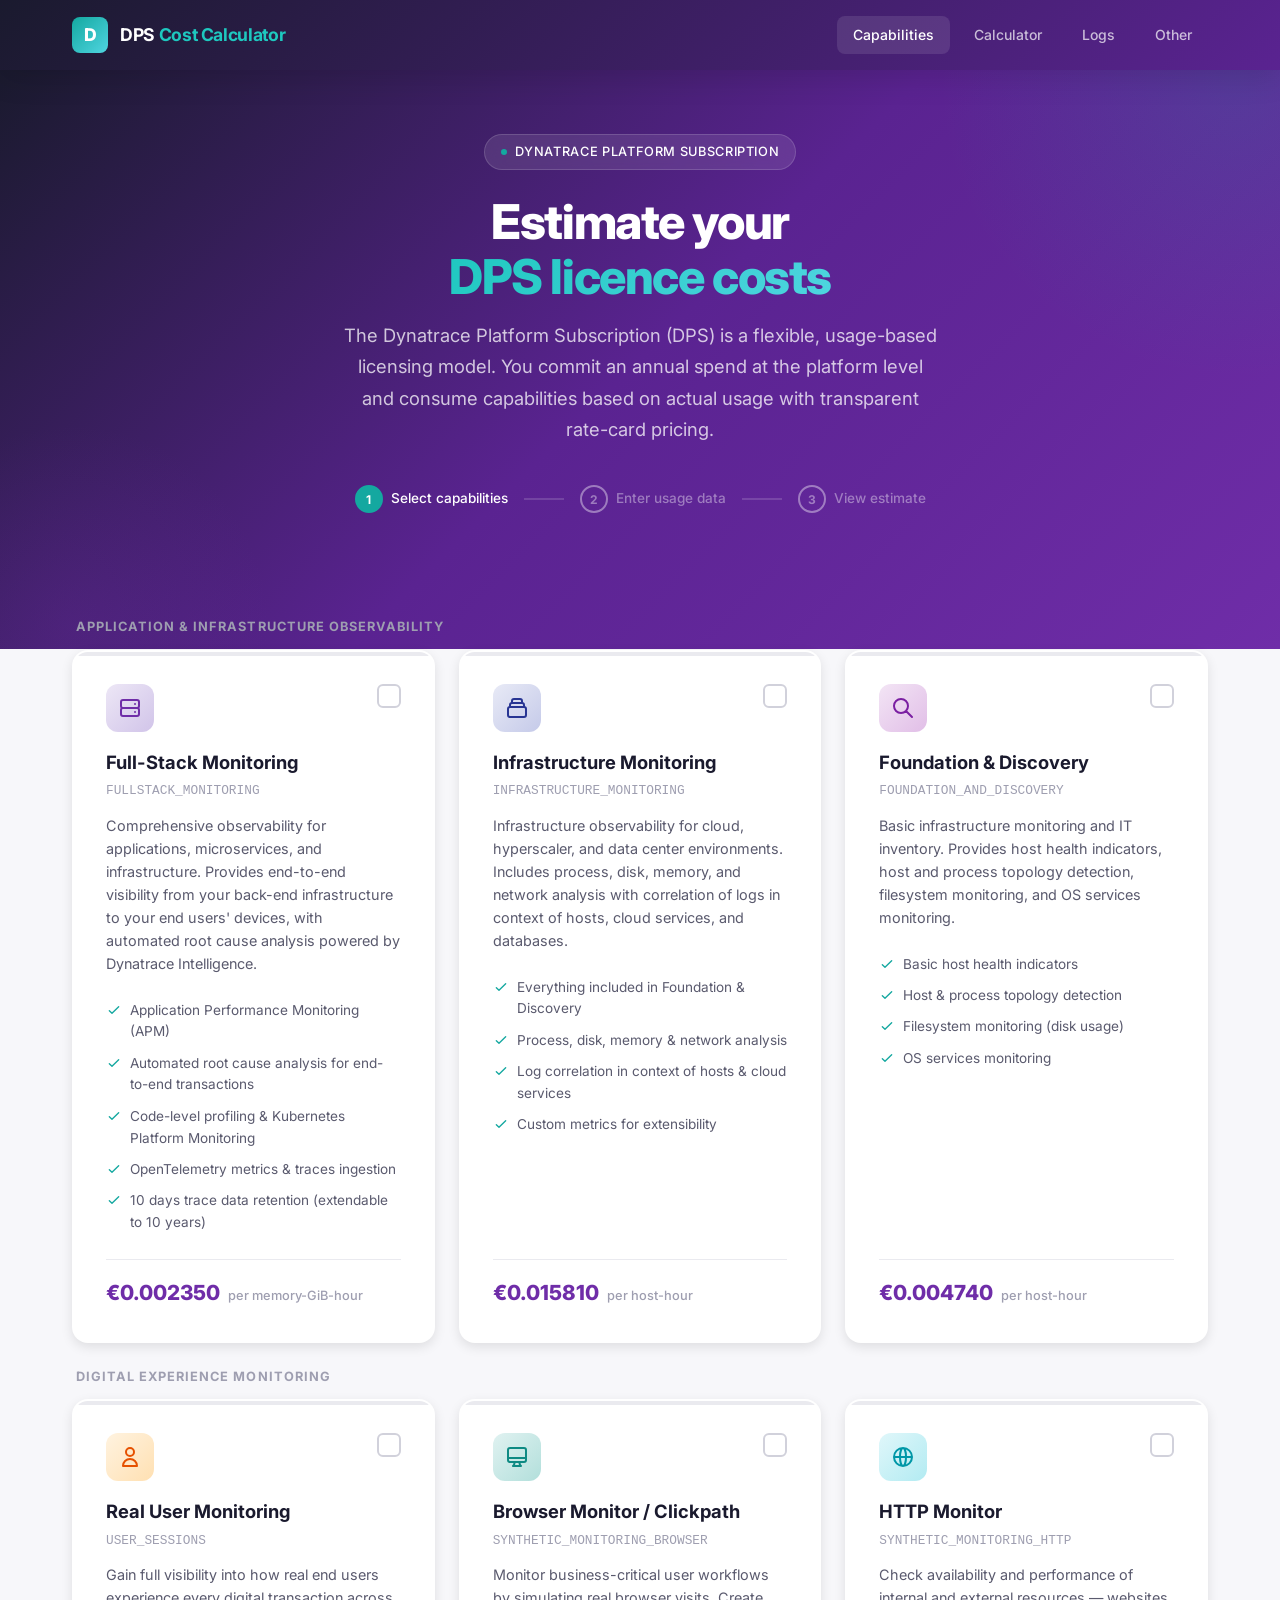
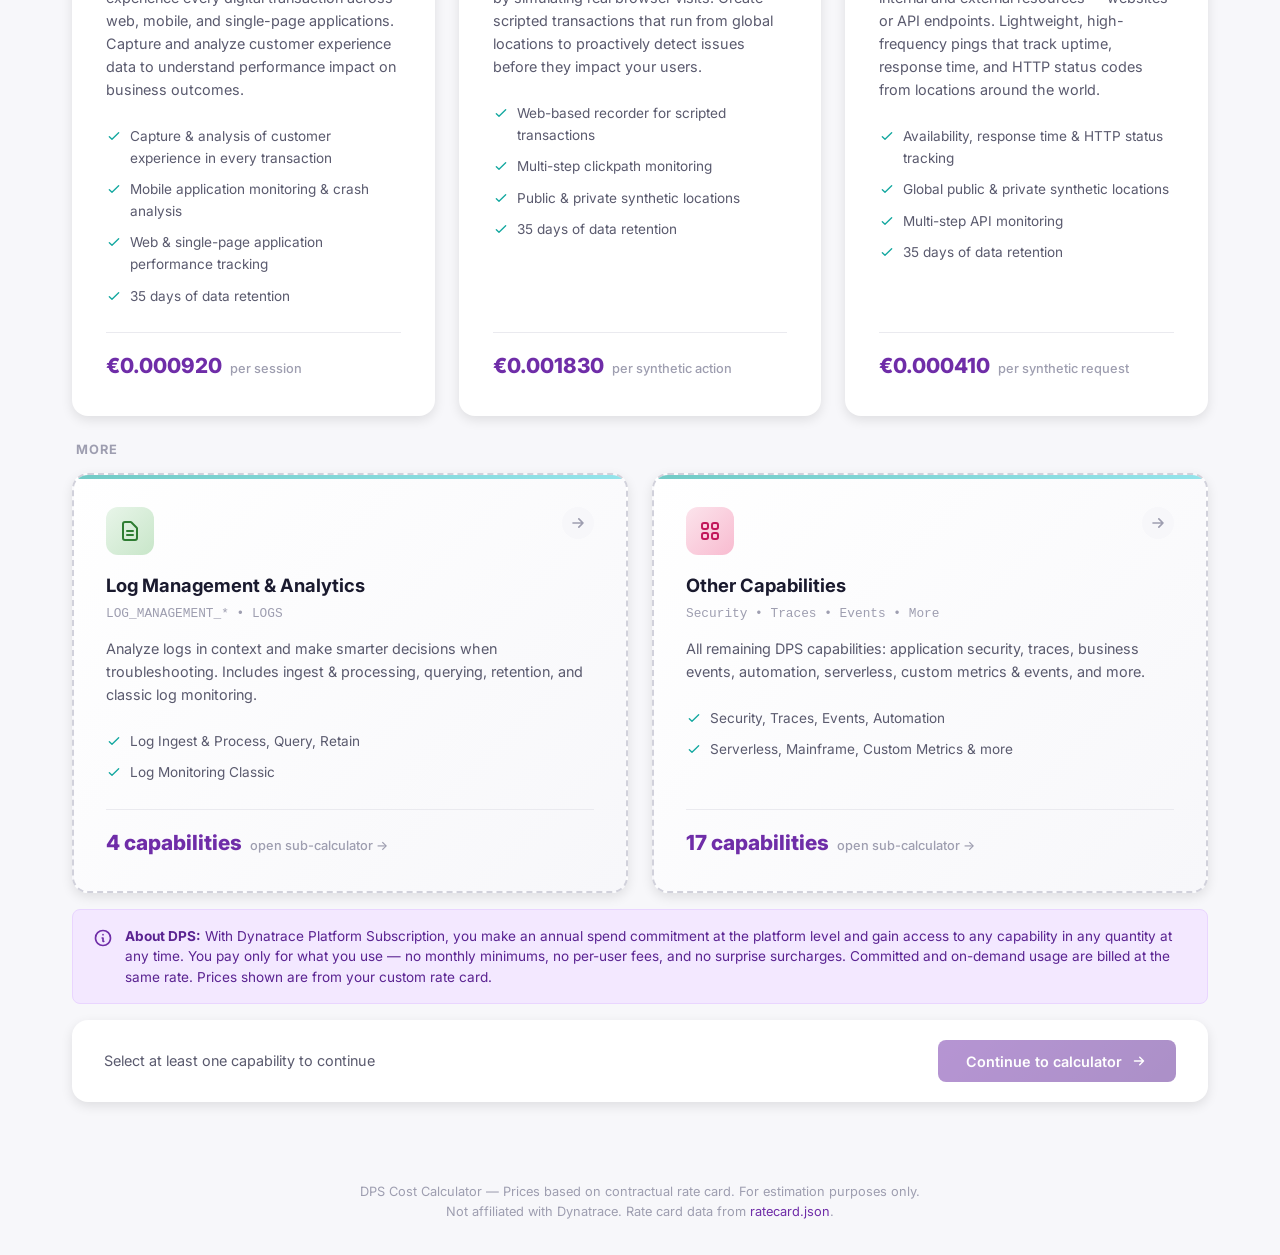
==== docs/index.html @ 666ac397 "v0.1" ====
<!DOCTYPE html>
<html lang="en">
<head>
  <meta charset="UTF-8">
  <meta name="viewport" content="width=device-width, initial-scale=1.0">
  <title>DPS Cost Calculator — Select Capabilities</title>
  <link rel="preconnect" href="https://fonts.googleapis.com">
  <link rel="preconnect" href="https://fonts.gstatic.com" crossorigin>
  <link href="https://fonts.googleapis.com/css2?family=Inter:wght@400;500;600;700;800&display=swap" rel="stylesheet">
  <link rel="stylesheet" href="css/style.css">
</head>
<body>
  <!-- Header -->
  <header class="header">
    <div class="header-inner">
      <a href="index.html" class="logo">
        <div class="logo-icon">D</div>
        <div class="logo-text">DPS <span>Cost Calculator</span></div>
      </a>
      <nav class="nav">
        <a href="index.html" class="active">Capabilities</a>
        <a href="calculator.html">Calculator</a>
        <a href="logs.html">Logs</a>
        <a href="other.html">Other</a>
      </nav>
    </div>
  </header>

  <!-- Hero -->
  <section class="hero">
    <div class="hero-content">
      <div class="hero-badge">
        <span class="hero-badge-dot"></span>
        Dynatrace Platform Subscription
      </div>
      <h1>
        Estimate your<br>
        <span class="gradient-text">DPS licence costs</span>
      </h1>
      <p>
        The Dynatrace Platform Subscription (DPS) is a flexible, usage-based licensing model.
        You commit an annual spend at the platform level and consume capabilities based on actual usage with transparent rate-card pricing.
      </p>

      <!-- Steps -->
      <div class="steps-indicator">
        <div class="step-item active">
          <div class="step-number">1</div>
          <span>Select capabilities</span>
        </div>
        <div class="step-connector"></div>
        <div class="step-item">
          <div class="step-number">2</div>
          <span>Enter usage data</span>
        </div>
        <div class="step-connector"></div>
        <div class="step-item">
          <div class="step-number">3</div>
          <span>View estimate</span>
        </div>
      </div>
    </div>
  </section>

  <!-- Main Content -->
  <main class="main">

    <!-- Section: Application & Infrastructure Observability -->
    <div class="section-label">Application &amp; Infrastructure Observability</div>
    <div class="capabilities-grid grid-3" id="capabilities-grid">

      <!-- Full-Stack Monitoring -->
      <div class="capability-card" data-capability="FULLSTACK_MONITORING" onclick="toggleCapability(this)">
        <div class="card-header">
          <div class="card-icon fullstack">
            <svg xmlns="http://www.w3.org/2000/svg" width="24" height="24" fill="none" viewBox="0 0 24 24" stroke="currentColor" stroke-width="2">
              <path stroke-linecap="round" stroke-linejoin="round" d="M5 12h14M5 12a2 2 0 01-2-2V6a2 2 0 012-2h14a2 2 0 012 2v4a2 2 0 01-2 2M5 12a2 2 0 00-2 2v4a2 2 0 002 2h14a2 2 0 002-2v-4a2 2 0 00-2-2m-2-4h.01M17 16h.01"/>
            </svg>
          </div>
          <div class="card-checkbox">
            <svg xmlns="http://www.w3.org/2000/svg" fill="none" viewBox="0 0 24 24" stroke="currentColor" stroke-width="3">
              <path stroke-linecap="round" stroke-linejoin="round" d="M5 13l4 4L19 7"/>
            </svg>
          </div>
        </div>
        <h3 class="card-title">Full-Stack Monitoring</h3>
        <div class="card-subtitle">FULLSTACK_MONITORING</div>
        <p class="card-description">
          Comprehensive observability for applications, microservices, and infrastructure. Provides end-to-end visibility from your back-end infrastructure to your end users' devices, with automated root cause analysis powered by Dynatrace Intelligence.
        </p>
        <ul class="card-features">
          <li>
            <svg xmlns="http://www.w3.org/2000/svg" fill="none" viewBox="0 0 24 24" stroke="currentColor" stroke-width="2"><path stroke-linecap="round" stroke-linejoin="round" d="M5 13l4 4L19 7"/></svg>
            Application Performance Monitoring (APM)
          </li>
          <li>
            <svg xmlns="http://www.w3.org/2000/svg" fill="none" viewBox="0 0 24 24" stroke="currentColor" stroke-width="2"><path stroke-linecap="round" stroke-linejoin="round" d="M5 13l4 4L19 7"/></svg>
            Automated root cause analysis for end-to-end transactions
          </li>
          <li>
            <svg xmlns="http://www.w3.org/2000/svg" fill="none" viewBox="0 0 24 24" stroke="currentColor" stroke-width="2"><path stroke-linecap="round" stroke-linejoin="round" d="M5 13l4 4L19 7"/></svg>
            Code-level profiling &amp; Kubernetes Platform Monitoring
          </li>
          <li>
            <svg xmlns="http://www.w3.org/2000/svg" fill="none" viewBox="0 0 24 24" stroke="currentColor" stroke-width="2"><path stroke-linecap="round" stroke-linejoin="round" d="M5 13l4 4L19 7"/></svg>
            OpenTelemetry metrics &amp; traces ingestion
          </li>
          <li>
            <svg xmlns="http://www.w3.org/2000/svg" fill="none" viewBox="0 0 24 24" stroke="currentColor" stroke-width="2"><path stroke-linecap="round" stroke-linejoin="round" d="M5 13l4 4L19 7"/></svg>
            10 days trace data retention (extendable to 10 years)
          </li>
        </ul>
        <div class="card-pricing">
          <span class="card-price">€0.002350</span>
          <span class="card-price-unit">per memory-GiB-hour</span>
        </div>
      </div>

      <!-- Infrastructure Monitoring -->
      <div class="capability-card" data-capability="INFRASTRUCTURE_MONITORING" onclick="toggleCapability(this)">
        <div class="card-header">
          <div class="card-icon infra">
            <svg xmlns="http://www.w3.org/2000/svg" width="24" height="24" fill="none" viewBox="0 0 24 24" stroke="currentColor" stroke-width="2">
              <path stroke-linecap="round" stroke-linejoin="round" d="M19 11H5m14 0a2 2 0 012 2v6a2 2 0 01-2 2H5a2 2 0 01-2-2v-6a2 2 0 012-2m14 0V9a2 2 0 00-2-2M5 11V9a2 2 0 012-2m0 0V5a2 2 0 012-2h6a2 2 0 012 2v2M7 7h10"/>
            </svg>
          </div>
          <div class="card-checkbox">
            <svg xmlns="http://www.w3.org/2000/svg" fill="none" viewBox="0 0 24 24" stroke="currentColor" stroke-width="3">
              <path stroke-linecap="round" stroke-linejoin="round" d="M5 13l4 4L19 7"/>
            </svg>
          </div>
        </div>
        <h3 class="card-title">Infrastructure Monitoring</h3>
        <div class="card-subtitle">INFRASTRUCTURE_MONITORING</div>
        <p class="card-description">
          Infrastructure observability for cloud, hyperscaler, and data center environments. Includes process, disk, memory, and network analysis with correlation of logs in context of hosts, cloud services, and databases.
        </p>
        <ul class="card-features">
          <li>
            <svg xmlns="http://www.w3.org/2000/svg" fill="none" viewBox="0 0 24 24" stroke="currentColor" stroke-width="2"><path stroke-linecap="round" stroke-linejoin="round" d="M5 13l4 4L19 7"/></svg>
            Everything included in Foundation &amp; Discovery
          </li>
          <li>
            <svg xmlns="http://www.w3.org/2000/svg" fill="none" viewBox="0 0 24 24" stroke="currentColor" stroke-width="2"><path stroke-linecap="round" stroke-linejoin="round" d="M5 13l4 4L19 7"/></svg>
            Process, disk, memory &amp; network analysis
          </li>
          <li>
            <svg xmlns="http://www.w3.org/2000/svg" fill="none" viewBox="0 0 24 24" stroke="currentColor" stroke-width="2"><path stroke-linecap="round" stroke-linejoin="round" d="M5 13l4 4L19 7"/></svg>
            Log correlation in context of hosts &amp; cloud services
          </li>
          <li>
            <svg xmlns="http://www.w3.org/2000/svg" fill="none" viewBox="0 0 24 24" stroke="currentColor" stroke-width="2"><path stroke-linecap="round" stroke-linejoin="round" d="M5 13l4 4L19 7"/></svg>
            Custom metrics for extensibility
          </li>
        </ul>
        <div class="card-pricing">
          <span class="card-price">€0.015810</span>
          <span class="card-price-unit">per host-hour</span>
        </div>
      </div>

      <!-- Foundation & Discovery -->
      <div class="capability-card" data-capability="FOUNDATION_AND_DISCOVERY" onclick="toggleCapability(this)">
        <div class="card-header">
          <div class="card-icon foundation">
            <svg xmlns="http://www.w3.org/2000/svg" width="24" height="24" fill="none" viewBox="0 0 24 24" stroke="currentColor" stroke-width="2">
              <path stroke-linecap="round" stroke-linejoin="round" d="M21 21l-6-6m2-5a7 7 0 11-14 0 7 7 0 0114 0z"/>
            </svg>
          </div>
          <div class="card-checkbox">
            <svg xmlns="http://www.w3.org/2000/svg" fill="none" viewBox="0 0 24 24" stroke="currentColor" stroke-width="3">
              <path stroke-linecap="round" stroke-linejoin="round" d="M5 13l4 4L19 7"/>
            </svg>
          </div>
        </div>
        <h3 class="card-title">Foundation &amp; Discovery</h3>
        <div class="card-subtitle">FOUNDATION_AND_DISCOVERY</div>
        <p class="card-description">
          Basic infrastructure monitoring and IT inventory. Provides host health indicators, host and process topology detection, filesystem monitoring, and OS services monitoring.
        </p>
        <ul class="card-features">
          <li>
            <svg xmlns="http://www.w3.org/2000/svg" fill="none" viewBox="0 0 24 24" stroke="currentColor" stroke-width="2"><path stroke-linecap="round" stroke-linejoin="round" d="M5 13l4 4L19 7"/></svg>
            Basic host health indicators
          </li>
          <li>
            <svg xmlns="http://www.w3.org/2000/svg" fill="none" viewBox="0 0 24 24" stroke="currentColor" stroke-width="2"><path stroke-linecap="round" stroke-linejoin="round" d="M5 13l4 4L19 7"/></svg>
            Host &amp; process topology detection
          </li>
          <li>
            <svg xmlns="http://www.w3.org/2000/svg" fill="none" viewBox="0 0 24 24" stroke="currentColor" stroke-width="2"><path stroke-linecap="round" stroke-linejoin="round" d="M5 13l4 4L19 7"/></svg>
            Filesystem monitoring (disk usage)
          </li>
          <li>
            <svg xmlns="http://www.w3.org/2000/svg" fill="none" viewBox="0 0 24 24" stroke="currentColor" stroke-width="2"><path stroke-linecap="round" stroke-linejoin="round" d="M5 13l4 4L19 7"/></svg>
            OS services monitoring
          </li>
        </ul>
        <div class="card-pricing">
          <span class="card-price">€0.004740</span>
          <span class="card-price-unit">per host-hour</span>
        </div>
      </div>

    </div>

    <!-- Section: Digital Experience Monitoring -->
    <div class="section-label">Digital Experience Monitoring</div>
    <div class="capabilities-grid grid-3">

      <!-- Real User Monitoring -->
      <div class="capability-card" data-capability="USER_SESSIONS" onclick="toggleCapability(this)">
        <div class="card-header">
          <div class="card-icon rum">
            <svg xmlns="http://www.w3.org/2000/svg" width="24" height="24" fill="none" viewBox="0 0 24 24" stroke="currentColor" stroke-width="2">
              <path stroke-linecap="round" stroke-linejoin="round" d="M16 7a4 4 0 11-8 0 4 4 0 018 0zM12 14a7 7 0 00-7 7h14a7 7 0 00-7-7z"/>
            </svg>
          </div>
          <div class="card-checkbox">
            <svg xmlns="http://www.w3.org/2000/svg" fill="none" viewBox="0 0 24 24" stroke="currentColor" stroke-width="3">
              <path stroke-linecap="round" stroke-linejoin="round" d="M5 13l4 4L19 7"/>
            </svg>
          </div>
        </div>
        <h3 class="card-title">Real User Monitoring</h3>
        <div class="card-subtitle">USER_SESSIONS</div>
        <p class="card-description">
          Gain full visibility into how real end users experience every digital transaction across web, mobile, and single-page applications. Capture and analyze customer experience data to understand performance impact on business outcomes.
        </p>
        <ul class="card-features">
          <li>
            <svg xmlns="http://www.w3.org/2000/svg" fill="none" viewBox="0 0 24 24" stroke="currentColor" stroke-width="2"><path stroke-linecap="round" stroke-linejoin="round" d="M5 13l4 4L19 7"/></svg>
            Capture &amp; analysis of customer experience in every transaction
          </li>
          <li>
            <svg xmlns="http://www.w3.org/2000/svg" fill="none" viewBox="0 0 24 24" stroke="currentColor" stroke-width="2"><path stroke-linecap="round" stroke-linejoin="round" d="M5 13l4 4L19 7"/></svg>
            Mobile application monitoring &amp; crash analysis
          </li>
          <li>
            <svg xmlns="http://www.w3.org/2000/svg" fill="none" viewBox="0 0 24 24" stroke="currentColor" stroke-width="2"><path stroke-linecap="round" stroke-linejoin="round" d="M5 13l4 4L19 7"/></svg>
            Web &amp; single-page application performance tracking
          </li>
          <li>
            <svg xmlns="http://www.w3.org/2000/svg" fill="none" viewBox="0 0 24 24" stroke="currentColor" stroke-width="2"><path stroke-linecap="round" stroke-linejoin="round" d="M5 13l4 4L19 7"/></svg>
            35 days of data retention
          </li>
        </ul>
        <div class="card-pricing">
          <span class="card-price">€0.000920</span>
          <span class="card-price-unit">per session</span>
        </div>
      </div>

      <!-- Synthetic Monitoring - Browser -->
      <div class="capability-card" data-capability="SYNTHETIC_MONITORING_BROWSER" onclick="toggleCapability(this)">
        <div class="card-header">
          <div class="card-icon browser">
            <svg xmlns="http://www.w3.org/2000/svg" width="24" height="24" fill="none" viewBox="0 0 24 24" stroke="currentColor" stroke-width="2">
              <path stroke-linecap="round" stroke-linejoin="round" d="M9.75 17L9 20l-1 1h8l-1-1-.75-3M3 13h18M5 17h14a2 2 0 002-2V5a2 2 0 00-2-2H5a2 2 0 00-2 2v10a2 2 0 002 2z"/>
            </svg>
          </div>
          <div class="card-checkbox">
            <svg xmlns="http://www.w3.org/2000/svg" fill="none" viewBox="0 0 24 24" stroke="currentColor" stroke-width="3">
              <path stroke-linecap="round" stroke-linejoin="round" d="M5 13l4 4L19 7"/>
            </svg>
          </div>
        </div>
        <h3 class="card-title">Browser Monitor / Clickpath</h3>
        <div class="card-subtitle">SYNTHETIC_MONITORING_BROWSER</div>
        <p class="card-description">
          Monitor business-critical user workflows by simulating real browser visits. Create scripted transactions that run from global locations to proactively detect issues before they impact your users.
        </p>
        <ul class="card-features">
          <li>
            <svg xmlns="http://www.w3.org/2000/svg" fill="none" viewBox="0 0 24 24" stroke="currentColor" stroke-width="2"><path stroke-linecap="round" stroke-linejoin="round" d="M5 13l4 4L19 7"/></svg>
            Web-based recorder for scripted transactions
          </li>
          <li>
            <svg xmlns="http://www.w3.org/2000/svg" fill="none" viewBox="0 0 24 24" stroke="currentColor" stroke-width="2"><path stroke-linecap="round" stroke-linejoin="round" d="M5 13l4 4L19 7"/></svg>
            Multi-step clickpath monitoring
          </li>
          <li>
            <svg xmlns="http://www.w3.org/2000/svg" fill="none" viewBox="0 0 24 24" stroke="currentColor" stroke-width="2"><path stroke-linecap="round" stroke-linejoin="round" d="M5 13l4 4L19 7"/></svg>
            Public &amp; private synthetic locations
          </li>
          <li>
            <svg xmlns="http://www.w3.org/2000/svg" fill="none" viewBox="0 0 24 24" stroke="currentColor" stroke-width="2"><path stroke-linecap="round" stroke-linejoin="round" d="M5 13l4 4L19 7"/></svg>
            35 days of data retention
          </li>
        </ul>
        <div class="card-pricing">
          <span class="card-price">€0.001830</span>
          <span class="card-price-unit">per synthetic action</span>
        </div>
      </div>

      <!-- Synthetic Monitoring - HTTP -->
      <div class="capability-card" data-capability="SYNTHETIC_MONITORING_HTTP" onclick="toggleCapability(this)">
        <div class="card-header">
          <div class="card-icon http">
            <svg xmlns="http://www.w3.org/2000/svg" width="24" height="24" fill="none" viewBox="0 0 24 24" stroke="currentColor" stroke-width="2">
              <path stroke-linecap="round" stroke-linejoin="round" d="M21 12a9 9 0 01-9 9m9-9a9 9 0 00-9-9m9 9H3m9 9a9 9 0 01-9-9m9 9c1.657 0 3-4.03 3-9s-1.343-9-3-9m0 18c-1.657 0-3-4.03-3-9s1.343-9 3-9m-9 9a9 9 0 019-9"/>
            </svg>
          </div>
          <div class="card-checkbox">
            <svg xmlns="http://www.w3.org/2000/svg" fill="none" viewBox="0 0 24 24" stroke="currentColor" stroke-width="3">
              <path stroke-linecap="round" stroke-linejoin="round" d="M5 13l4 4L19 7"/>
            </svg>
          </div>
        </div>
        <h3 class="card-title">HTTP Monitor</h3>
        <div class="card-subtitle">SYNTHETIC_MONITORING_HTTP</div>
        <p class="card-description">
          Check availability and performance of internal and external resources — websites or API endpoints. Lightweight, high-frequency pings that track uptime, response time, and HTTP status codes from locations around the world.
        </p>
        <ul class="card-features">
          <li>
            <svg xmlns="http://www.w3.org/2000/svg" fill="none" viewBox="0 0 24 24" stroke="currentColor" stroke-width="2"><path stroke-linecap="round" stroke-linejoin="round" d="M5 13l4 4L19 7"/></svg>
            Availability, response time &amp; HTTP status tracking
          </li>
          <li>
            <svg xmlns="http://www.w3.org/2000/svg" fill="none" viewBox="0 0 24 24" stroke="currentColor" stroke-width="2"><path stroke-linecap="round" stroke-linejoin="round" d="M5 13l4 4L19 7"/></svg>
            Global public &amp; private synthetic locations
          </li>
          <li>
            <svg xmlns="http://www.w3.org/2000/svg" fill="none" viewBox="0 0 24 24" stroke="currentColor" stroke-width="2"><path stroke-linecap="round" stroke-linejoin="round" d="M5 13l4 4L19 7"/></svg>
            Multi-step API monitoring
          </li>
          <li>
            <svg xmlns="http://www.w3.org/2000/svg" fill="none" viewBox="0 0 24 24" stroke="currentColor" stroke-width="2"><path stroke-linecap="round" stroke-linejoin="round" d="M5 13l4 4L19 7"/></svg>
            35 days of data retention
          </li>
        </ul>
        <div class="card-pricing">
          <span class="card-price">€0.000410</span>
          <span class="card-price-unit">per synthetic request</span>
        </div>
      </div>

    </div>

    <!-- Section: More -->
    <div class="section-label">More</div>
    <div class="capabilities-grid grid-2">

      <!-- Log Management Gateway -->
      <div class="capability-card gateway-card" onclick="window.location.href='logs.html'">
        <div class="card-header">
          <div class="card-icon logs">
            <svg xmlns="http://www.w3.org/2000/svg" width="24" height="24" fill="none" viewBox="0 0 24 24" stroke="currentColor" stroke-width="2">
              <path stroke-linecap="round" stroke-linejoin="round" d="M9 12h6m-6 4h6m2 5H7a2 2 0 01-2-2V5a2 2 0 012-2h5.586a1 1 0 01.707.293l5.414 5.414a1 1 0 01.293.707V19a2 2 0 01-2 2z"/>
            </svg>
          </div>
          <div class="card-arrow">
            <svg xmlns="http://www.w3.org/2000/svg" width="20" height="20" fill="none" viewBox="0 0 24 24" stroke="currentColor" stroke-width="2">
              <path stroke-linecap="round" stroke-linejoin="round" d="M13 7l5 5m0 0l-5 5m5-5H6"/>
            </svg>
          </div>
        </div>
        <h3 class="card-title">Log Management &amp; Analytics</h3>
        <div class="card-subtitle">LOG_MANAGEMENT_* &bull; LOGS</div>
        <p class="card-description">
          Analyze logs in context and make smarter decisions when troubleshooting. Includes ingest &amp; processing, querying, retention, and classic log monitoring.
        </p>
        <ul class="card-features">
          <li>
            <svg xmlns="http://www.w3.org/2000/svg" fill="none" viewBox="0 0 24 24" stroke="currentColor" stroke-width="2"><path stroke-linecap="round" stroke-linejoin="round" d="M5 13l4 4L19 7"/></svg>
            Log Ingest &amp; Process, Query, Retain
          </li>
          <li>
            <svg xmlns="http://www.w3.org/2000/svg" fill="none" viewBox="0 0 24 24" stroke="currentColor" stroke-width="2"><path stroke-linecap="round" stroke-linejoin="round" d="M5 13l4 4L19 7"/></svg>
            Log Monitoring Classic
          </li>
        </ul>
        <div class="card-pricing">
          <span class="card-price">4 capabilities</span>
          <span class="card-price-unit">open sub-calculator →</span>
        </div>
      </div>

      <!-- Other Capabilities Gateway -->
      <div class="capability-card gateway-card" onclick="window.location.href='other.html'">
        <div class="card-header">
          <div class="card-icon other">
            <svg xmlns="http://www.w3.org/2000/svg" width="24" height="24" fill="none" viewBox="0 0 24 24" stroke="currentColor" stroke-width="2">
              <path stroke-linecap="round" stroke-linejoin="round" d="M4 6a2 2 0 012-2h2a2 2 0 012 2v2a2 2 0 01-2 2H6a2 2 0 01-2-2V6zM14 6a2 2 0 012-2h2a2 2 0 012 2v2a2 2 0 01-2 2h-2a2 2 0 01-2-2V6zM4 16a2 2 0 012-2h2a2 2 0 012 2v2a2 2 0 01-2 2H6a2 2 0 01-2-2v-2zM14 16a2 2 0 012-2h2a2 2 0 012 2v2a2 2 0 01-2 2h-2a2 2 0 01-2-2v-2z"/>
            </svg>
          </div>
          <div class="card-arrow">
            <svg xmlns="http://www.w3.org/2000/svg" width="20" height="20" fill="none" viewBox="0 0 24 24" stroke="currentColor" stroke-width="2">
              <path stroke-linecap="round" stroke-linejoin="round" d="M13 7l5 5m0 0l-5 5m5-5H6"/>
            </svg>
          </div>
        </div>
        <h3 class="card-title">Other Capabilities</h3>
        <div class="card-subtitle">Security &bull; Traces &bull; Events &bull; More</div>
        <p class="card-description">
          All remaining DPS capabilities: application security, traces, business events, automation, serverless, custom metrics &amp; events, and more.
        </p>
        <ul class="card-features">
          <li>
            <svg xmlns="http://www.w3.org/2000/svg" fill="none" viewBox="0 0 24 24" stroke="currentColor" stroke-width="2"><path stroke-linecap="round" stroke-linejoin="round" d="M5 13l4 4L19 7"/></svg>
            Security, Traces, Events, Automation
          </li>
          <li>
            <svg xmlns="http://www.w3.org/2000/svg" fill="none" viewBox="0 0 24 24" stroke="currentColor" stroke-width="2"><path stroke-linecap="round" stroke-linejoin="round" d="M5 13l4 4L19 7"/></svg>
            Serverless, Mainframe, Custom Metrics &amp; more
          </li>
        </ul>
        <div class="card-pricing">
          <span class="card-price">17 capabilities</span>
          <span class="card-price-unit">open sub-calculator →</span>
        </div>
      </div>
    </div>

    <!-- DPS Info Box -->
    <div class="info-box">
      <div class="info-box-icon">
        <svg xmlns="http://www.w3.org/2000/svg" width="20" height="20" fill="none" viewBox="0 0 24 24" stroke="currentColor" stroke-width="2">
          <path stroke-linecap="round" stroke-linejoin="round" d="M13 16h-1v-4h-1m1-4h.01M21 12a9 9 0 11-18 0 9 9 0 0118 0z"/>
        </svg>
      </div>
      <div class="info-box-text">
        <strong>About DPS:</strong> With Dynatrace Platform Subscription, you make an annual spend commitment at the platform level and gain access to any capability in any quantity at any time. 
        You pay only for what you use — no monthly minimums, no per-user fees, and no surprise surcharges. 
        Committed and on-demand usage are billed at the same rate.
        Prices shown are from your custom rate card.
      </div>
    </div>

    <!-- Action Bar -->
    <div class="action-bar">
      <div class="selection-info" id="selection-info">
        Select at least one capability to continue
      </div>
      <button class="btn btn-primary" id="btn-continue" disabled onclick="goToCalculator()">
        Continue to calculator
        <svg xmlns="http://www.w3.org/2000/svg" fill="none" viewBox="0 0 24 24" stroke="currentColor" stroke-width="2">
          <path stroke-linecap="round" stroke-linejoin="round" d="M13 7l5 5m0 0l-5 5m5-5H6"/>
        </svg>
      </button>
    </div>
  </main>

  <!-- Footer -->
  <footer class="footer">
    <p>DPS Cost Calculator &mdash; Prices based on contractual rate card. For estimation purposes only.</p>
    <p>Not affiliated with Dynatrace. Rate card data from <a href="ratecard.json">ratecard.json</a>.</p>
  </footer>

  <script>
    // ---- State ----
    const selectedCapabilities = new Set(
      JSON.parse(sessionStorage.getItem('selectedCapabilities') || '[]')
    );

    // ---- Init ----
    document.addEventListener('DOMContentLoaded', () => {
      // Restore selections
      selectedCapabilities.forEach(cap => {
        const card = document.querySelector(`[data-capability="${cap}"]`);
        if (card) card.classList.add('selected');
      });
      updateUI();
    });

    // ---- Toggle ----
    function toggleCapability(card) {
      const cap = card.dataset.capability;
      if (selectedCapabilities.has(cap)) {
        selectedCapabilities.delete(cap);
        card.classList.remove('selected');
      } else {
        selectedCapabilities.add(cap);
        card.classList.add('selected');
      }
      sessionStorage.setItem('selectedCapabilities', JSON.stringify([...selectedCapabilities]));
      updateUI();
    }

    // ---- Update UI ----
    function updateUI() {
      const count = selectedCapabilities.size;
      const info = document.getElementById('selection-info');
      const btn = document.getElementById('btn-continue');

      if (count === 0) {
        info.innerHTML = 'Select at least one capability to continue';
        btn.disabled = true;
      } else {
        const names = [...selectedCapabilities].map(c => {
          const card = document.querySelector(`[data-capability="${c}"]`);
          return card ? card.querySelector('.card-title').textContent : c;
        });
        info.innerHTML = `<strong>${count}</strong> capability${count > 1 ? 'ies' : ''} selected: ${names.join(', ')}`;
        btn.disabled = false;
      }
    }

    // ---- Navigate ----
    function goToCalculator() {
      if (selectedCapabilities.size > 0) {
        window.location.href = 'calculator.html';
      }
    }
  </script>
</body>
</html>
---- docs/css/style.css ----
/* ==========================================
   Dynatrace DPS Cost Calculator - Styles
   ========================================== */

:root {
  --dt-purple: #6F2DA8;
  --dt-purple-dark: #5A2391;
  --dt-purple-light: #8B4FC7;
  --dt-green: #14A8A0;
  --dt-green-dark: #0E8A83;
  --dt-green-light: #1EC8BF;
  --dt-blue: #4FD5E0;
  --dt-navy: #1A1A2E;
  --dt-dark: #0F0F1A;
  --dt-gray-100: #F7F7FA;
  --dt-gray-200: #EAEAEF;
  --dt-gray-300: #D1D1DB;
  --dt-gray-400: #9E9EB0;
  --dt-gray-600: #5A5A6E;
  --dt-gray-800: #2A2A3E;
  --dt-white: #FFFFFF;
  --dt-danger: #E74C3C;
  --dt-warning: #F39C12;
  --dt-success: #27AE60;
  --shadow-sm: 0 1px 3px rgba(0, 0, 0, 0.08);
  --shadow-md: 0 4px 12px rgba(0, 0, 0, 0.1);
  --shadow-lg: 0 8px 30px rgba(0, 0, 0, 0.12);
  --shadow-xl: 0 20px 60px rgba(0, 0, 0, 0.15);
  --radius-sm: 8px;
  --radius-md: 12px;
  --radius-lg: 16px;
  --radius-xl: 24px;
  --transition: all 0.3s cubic-bezier(0.4, 0, 0.2, 1);
}

/* Reset & Base */
*, *::before, *::after {
  box-sizing: border-box;
  margin: 0;
  padding: 0;
}

html {
  scroll-behavior: smooth;
}

body {
  font-family: 'Inter', -apple-system, BlinkMacSystemFont, 'Segoe UI', Roboto, sans-serif;
  background: var(--dt-gray-100);
  color: var(--dt-navy);
  line-height: 1.6;
  min-height: 100vh;
}

/* Header */
.header {
  background: linear-gradient(135deg, var(--dt-navy) 0%, var(--dt-purple-dark) 100%);
  color: var(--dt-white);
  padding: 0;
  position: sticky;
  top: 0;
  z-index: 100;
  box-shadow: var(--shadow-lg);
}

.header-inner {
  max-width: 1200px;
  margin: 0 auto;
  padding: 1rem 2rem;
  display: flex;
  align-items: center;
  justify-content: space-between;
}

.logo {
  display: flex;
  align-items: center;
  gap: 0.75rem;
  text-decoration: none;
  color: var(--dt-white);
}

.logo-icon {
  width: 36px;
  height: 36px;
  background: linear-gradient(135deg, var(--dt-green) 0%, var(--dt-blue) 100%);
  border-radius: var(--radius-sm);
  display: flex;
  align-items: center;
  justify-content: center;
  font-weight: 800;
  font-size: 1.1rem;
}

.logo-text {
  font-size: 1.1rem;
  font-weight: 700;
  letter-spacing: -0.02em;
}

.logo-text span {
  color: var(--dt-green-light);
}

.nav {
  display: flex;
  gap: 0.5rem;
}

.nav a {
  color: rgba(255, 255, 255, 0.7);
  text-decoration: none;
  padding: 0.5rem 1rem;
  border-radius: var(--radius-sm);
  font-size: 0.875rem;
  font-weight: 500;
  transition: var(--transition);
}

.nav a:hover,
.nav a.active {
  color: var(--dt-white);
  background: rgba(255, 255, 255, 0.1);
}

/* Hero Section */
.hero {
  background: linear-gradient(135deg, var(--dt-navy) 0%, var(--dt-purple-dark) 50%, var(--dt-purple) 100%);
  color: var(--dt-white);
  padding: 4rem 2rem 5rem;
  text-align: center;
  position: relative;
  overflow: hidden;
}

.hero::before {
  content: '';
  position: absolute;
  top: -50%;
  right: -20%;
  width: 600px;
  height: 600px;
  background: radial-gradient(circle, rgba(20, 168, 160, 0.15) 0%, transparent 70%);
  border-radius: 50%;
}

.hero::after {
  content: '';
  position: absolute;
  bottom: -30%;
  left: -10%;
  width: 400px;
  height: 400px;
  background: radial-gradient(circle, rgba(111, 45, 168, 0.2) 0%, transparent 70%);
  border-radius: 50%;
}

.hero-content {
  max-width: 800px;
  margin: 0 auto;
  position: relative;
  z-index: 1;
}

.hero-badge {
  display: inline-flex;
  align-items: center;
  gap: 0.5rem;
  background: rgba(255, 255, 255, 0.1);
  border: 1px solid rgba(255, 255, 255, 0.15);
  backdrop-filter: blur(10px);
  padding: 0.4rem 1rem;
  border-radius: 50px;
  font-size: 0.8rem;
  font-weight: 500;
  margin-bottom: 1.5rem;
  letter-spacing: 0.05em;
  text-transform: uppercase;
}

.hero-badge-dot {
  width: 6px;
  height: 6px;
  background: var(--dt-green);
  border-radius: 50%;
  animation: pulse 2s infinite;
}

@keyframes pulse {
  0%, 100% { opacity: 1; }
  50% { opacity: 0.4; }
}

.hero h1 {
  font-size: clamp(2rem, 5vw, 3rem);
  font-weight: 800;
  line-height: 1.15;
  margin-bottom: 1rem;
  letter-spacing: -0.03em;
}

.hero h1 .gradient-text {
  background: linear-gradient(135deg, var(--dt-green-light) 0%, var(--dt-blue) 100%);
  -webkit-background-clip: text;
  -webkit-text-fill-color: transparent;
  background-clip: text;
}

.hero p {
  font-size: 1.15rem;
  color: rgba(255, 255, 255, 0.75);
  max-width: 600px;
  margin: 0 auto 2rem;
  line-height: 1.7;
}

/* Steps Indicator */
.steps-indicator {
  display: flex;
  align-items: center;
  justify-content: center;
  gap: 0;
  margin-bottom: 3rem;
}

.step-item {
  display: flex;
  align-items: center;
  gap: 0.5rem;
  padding: 0.5rem 1rem;
  font-size: 0.85rem;
  font-weight: 500;
  color: rgba(255, 255, 255, 0.4);
}

.step-item.active {
  color: var(--dt-white);
}

.step-item.completed {
  color: var(--dt-green-light);
}

.step-number {
  width: 28px;
  height: 28px;
  border-radius: 50%;
  border: 2px solid currentColor;
  display: flex;
  align-items: center;
  justify-content: center;
  font-size: 0.75rem;
  font-weight: 700;
}

.step-item.active .step-number {
  background: var(--dt-green);
  border-color: var(--dt-green);
  color: var(--dt-white);
}

.step-item.completed .step-number {
  background: var(--dt-green);
  border-color: var(--dt-green);
  color: var(--dt-white);
}

.step-connector {
  width: 40px;
  height: 2px;
  background: rgba(255, 255, 255, 0.15);
}

.step-item.completed + .step-connector {
  background: var(--dt-green);
}

/* Main Content */
.main {
  max-width: 1200px;
  margin: -2rem auto 3rem;
  padding: 0 2rem;
  position: relative;
  z-index: 2;
}

/* Section Labels */
.section-label {
  font-size: 0.8rem;
  font-weight: 700;
  text-transform: uppercase;
  letter-spacing: 0.08em;
  color: var(--dt-gray-400);
  margin-bottom: 0.75rem;
  margin-top: 1.5rem;
  padding-left: 0.25rem;
}

.section-label:first-of-type {
  margin-top: 0;
}

/* Capability Cards */
.capabilities-grid {
  display: grid;
  gap: 1.5rem;
  margin-bottom: 1rem;
}

.capabilities-grid.grid-3 {
  grid-template-columns: repeat(3, 1fr);
}

.capabilities-grid.grid-2 {
  grid-template-columns: repeat(2, 1fr);
}

.capability-card {
  background: var(--dt-white);
  border-radius: var(--radius-lg);
  padding: 2rem;
  box-shadow: var(--shadow-md);
  border: 2px solid transparent;
  transition: var(--transition);
  cursor: pointer;
  position: relative;
  overflow: hidden;
  display: flex;
  flex-direction: column;
}

.capability-card::before {
  content: '';
  position: absolute;
  top: 0;
  left: 0;
  right: 0;
  height: 4px;
  background: var(--dt-gray-200);
  transition: var(--transition);
}

.capability-card:hover {
  box-shadow: var(--shadow-lg);
  transform: translateY(-2px);
}

.capability-card.selected {
  border-color: var(--dt-purple);
  box-shadow: var(--shadow-lg), 0 0 0 1px var(--dt-purple);
}

.capability-card.selected::before {
  background: linear-gradient(90deg, var(--dt-purple), var(--dt-green));
}

.card-header {
  display: flex;
  align-items: flex-start;
  justify-content: space-between;
  margin-bottom: 1rem;
}

.card-icon {
  width: 48px;
  height: 48px;
  border-radius: var(--radius-md);
  display: flex;
  align-items: center;
  justify-content: center;
  font-size: 1.5rem;
}

.card-icon.fullstack {
  background: linear-gradient(135deg, #EDE7F6, #D1C4E9);
  color: var(--dt-purple);
}

.card-icon.browser {
  background: linear-gradient(135deg, #E0F2F1, #B2DFDB);
  color: var(--dt-green-dark);
}

.card-icon.http {
  background: linear-gradient(135deg, #E0F7FA, #B2EBF2);
  color: #0097A7;
}

.card-icon.rum {
  background: linear-gradient(135deg, #FFF3E0, #FFE0B2);
  color: #E65100;
}

.card-icon.infra {
  background: linear-gradient(135deg, #E8EAF6, #C5CAE9);
  color: #283593;
}

.card-icon.foundation {
  background: linear-gradient(135deg, #F3E5F5, #E1BEE7);
  color: #7B1FA2;
}

.card-icon.logs {
  background: linear-gradient(135deg, #E8F5E9, #C8E6C9);
  color: #2E7D32;
}

.card-icon.other {
  background: linear-gradient(135deg, #FCE4EC, #F8BBD0);
  color: #C2185B;
}

/* Gateway Cards */
.gateway-card {
  border: 2px dashed var(--dt-gray-300);
  background: linear-gradient(135deg, var(--dt-white) 0%, var(--dt-gray-100) 100%);
}

.gateway-card::before {
  background: linear-gradient(90deg, var(--dt-green), var(--dt-blue)) !important;
  opacity: 0.6;
}

.gateway-card:hover {
  border-color: var(--dt-purple);
  border-style: solid;
}

.card-arrow {
  width: 32px;
  height: 32px;
  border-radius: 50%;
  background: var(--dt-gray-100);
  display: flex;
  align-items: center;
  justify-content: center;
  color: var(--dt-gray-400);
  transition: var(--transition);
}

.gateway-card:hover .card-arrow {
  background: var(--dt-purple);
  color: var(--dt-white);
}

.card-checkbox {
  width: 24px;
  height: 24px;
  border-radius: 6px;
  border: 2px solid var(--dt-gray-300);
  display: flex;
  align-items: center;
  justify-content: center;
  transition: var(--transition);
  flex-shrink: 0;
}

.capability-card.selected .card-checkbox {
  background: var(--dt-purple);
  border-color: var(--dt-purple);
  color: var(--dt-white);
}

.card-checkbox svg {
  width: 14px;
  height: 14px;
  opacity: 0;
  transition: var(--transition);
}

.capability-card.selected .card-checkbox svg {
  opacity: 1;
}

.card-title {
  font-size: 1.15rem;
  font-weight: 700;
  margin-bottom: 0.25rem;
  color: var(--dt-navy);
}

.card-subtitle {
  font-size: 0.8rem;
  color: var(--dt-gray-400);
  font-weight: 500;
  font-family: 'Fira Code', 'Consolas', monospace;
  margin-bottom: 0.75rem;
}

.card-description {
  font-size: 0.9rem;
  color: var(--dt-gray-600);
  line-height: 1.6;
  margin-bottom: 1.25rem;
}

.card-features {
  list-style: none;
  margin-bottom: 1.25rem;
}

.card-features li {
  display: flex;
  align-items: flex-start;
  gap: 0.5rem;
  padding: 0.3rem 0;
  font-size: 0.85rem;
  color: var(--dt-gray-600);
}

.card-features li svg {
  width: 16px;
  height: 16px;
  color: var(--dt-green);
  flex-shrink: 0;
  margin-top: 2px;
}

.card-features {
  flex-grow: 1;
}

.card-pricing {
  display: flex;
  align-items: baseline;
  gap: 0.5rem;
  padding-top: 1rem;
  border-top: 1px solid var(--dt-gray-200);
  margin-top: auto;
}

.card-price {
  font-size: 1.3rem;
  font-weight: 800;
  color: var(--dt-purple);
}

.card-price-unit {
  font-size: 0.8rem;
  color: var(--dt-gray-400);
  font-weight: 500;
}

/* Action Bar */
.action-bar {
  display: flex;
  align-items: center;
  justify-content: space-between;
  background: var(--dt-white);
  padding: 1.25rem 2rem;
  border-radius: var(--radius-lg);
  box-shadow: var(--shadow-md);
  margin-top: 1rem;
}

.selection-info {
  font-size: 0.9rem;
  color: var(--dt-gray-600);
}

.selection-info strong {
  color: var(--dt-purple);
}

.btn {
  display: inline-flex;
  align-items: center;
  gap: 0.5rem;
  padding: 0.75rem 1.75rem;
  border-radius: var(--radius-sm);
  font-size: 0.9rem;
  font-weight: 600;
  text-decoration: none;
  border: none;
  cursor: pointer;
  transition: var(--transition);
  font-family: inherit;
}

.btn-primary {
  background: linear-gradient(135deg, var(--dt-purple) 0%, var(--dt-purple-dark) 100%);
  color: var(--dt-white);
  box-shadow: 0 4px 15px rgba(111, 45, 168, 0.3);
}

.btn-primary:hover {
  transform: translateY(-1px);
  box-shadow: 0 6px 20px rgba(111, 45, 168, 0.4);
}

.btn-primary:disabled {
  opacity: 0.5;
  cursor: not-allowed;
  transform: none;
  box-shadow: none;
}

.btn-secondary {
  background: var(--dt-gray-100);
  color: var(--dt-gray-600);
  border: 1px solid var(--dt-gray-200);
}

.btn-secondary:hover {
  background: var(--dt-gray-200);
  color: var(--dt-navy);
}

.btn svg {
  width: 18px;
  height: 18px;
}

/* ==========================================
   Calculator Page Styles
   ========================================== */

/* Calculator Sections */
.calculator-sections {
  display: flex;
  flex-direction: column;
  gap: 2rem;
}

.calc-section {
  background: var(--dt-white);
  border-radius: var(--radius-lg);
  box-shadow: var(--shadow-md);
  overflow: hidden;
}

.calc-section-header {
  display: flex;
  align-items: center;
  gap: 1rem;
  padding: 1.5rem 2rem;
  border-bottom: 1px solid var(--dt-gray-200);
  background: var(--dt-gray-100);
}

.calc-section-icon {
  width: 40px;
  height: 40px;
  border-radius: var(--radius-sm);
  display: flex;
  align-items: center;
  justify-content: center;
  font-size: 1.25rem;
}

.calc-section-title {
  font-size: 1.1rem;
  font-weight: 700;
  color: var(--dt-navy);
}

.calc-section-subtitle {
  font-size: 0.8rem;
  color: var(--dt-gray-400);
  font-weight: 500;
}

.calc-section-body {
  padding: 2rem;
}

/* Form Elements */
.form-grid {
  display: grid;
  grid-template-columns: repeat(auto-fit, minmax(220px, 1fr));
  gap: 1.5rem;
}

.form-group {
  display: flex;
  flex-direction: column;
  gap: 0.4rem;
}

.form-label {
  font-size: 0.8rem;
  font-weight: 600;
  color: var(--dt-gray-600);
  text-transform: uppercase;
  letter-spacing: 0.05em;
}

.form-hint {
  font-size: 0.75rem;
  color: var(--dt-gray-400);
  font-style: italic;
}

.form-input {
  padding: 0.75rem 1rem;
  border: 2px solid var(--dt-gray-200);
  border-radius: var(--radius-sm);
  font-size: 1rem;
  font-family: inherit;
  color: var(--dt-navy);
  transition: var(--transition);
  background: var(--dt-white);
}

.form-input:focus {
  outline: none;
  border-color: var(--dt-purple);
  box-shadow: 0 0 0 3px rgba(111, 45, 168, 0.1);
}

.form-input::placeholder {
  color: var(--dt-gray-300);
}

/* Section Cost Display */
.section-cost {
  display: flex;
  align-items: center;
  justify-content: flex-end;
  gap: 0.5rem;
  padding: 1rem 2rem;
  border-top: 1px solid var(--dt-gray-200);
  background: var(--dt-gray-100);
}

.section-cost-label {
  font-size: 0.85rem;
  color: var(--dt-gray-600);
  font-weight: 500;
}

.section-cost-value {
  font-size: 1.3rem;
  font-weight: 800;
  color: var(--dt-purple);
}

/* Total Summary */
.total-summary {
  background: linear-gradient(135deg, var(--dt-navy) 0%, var(--dt-purple-dark) 100%);
  border-radius: var(--radius-lg);
  padding: 2rem;
  color: var(--dt-white);
  box-shadow: var(--shadow-xl);
}

.total-summary-title {
  font-size: 0.85rem;
  font-weight: 600;
  text-transform: uppercase;
  letter-spacing: 0.05em;
  color: rgba(255, 255, 255, 0.6);
  margin-bottom: 1rem;
}

.total-breakdown {
  display: flex;
  flex-direction: column;
  gap: 0.75rem;
  margin-bottom: 1.5rem;
}

.total-row {
  display: flex;
  align-items: center;
  justify-content: space-between;
  padding: 0.5rem 0;
}

.total-row-label {
  font-size: 0.9rem;
  color: rgba(255, 255, 255, 0.7);
}

.total-row-value {
  font-size: 1rem;
  font-weight: 700;
}

.total-divider {
  height: 1px;
  background: rgba(255, 255, 255, 0.15);
  margin: 0.5rem 0;
}

.total-grand {
  display: flex;
  align-items: baseline;
  justify-content: space-between;
  padding-top: 0.5rem;
}

.total-grand-label {
  font-size: 1rem;
  font-weight: 600;
}

.total-grand-value {
  font-size: 2rem;
  font-weight: 800;
  background: linear-gradient(135deg, var(--dt-green-light) 0%, var(--dt-blue) 100%);
  -webkit-background-clip: text;
  -webkit-text-fill-color: transparent;
  background-clip: text;
}

.total-monthly {
  text-align: right;
  font-size: 0.85rem;
  color: rgba(255, 255, 255, 0.5);
  margin-top: 0.25rem;
}

/* Info Box */
.info-box {
  background: #F3E8FF;
  border: 1px solid #E9D5FF;
  border-radius: var(--radius-sm);
  padding: 1rem 1.25rem;
  display: flex;
  align-items: flex-start;
  gap: 0.75rem;
  margin-top: 1rem;
}

.info-box-icon {
  color: var(--dt-purple);
  flex-shrink: 0;
  margin-top: 2px;
}

.info-box-text {
  font-size: 0.85rem;
  color: var(--dt-purple-dark);
  line-height: 1.5;
}

/* Footer */
.footer {
  text-align: center;
  padding: 2rem;
  color: var(--dt-gray-400);
  font-size: 0.8rem;
}

.footer a {
  color: var(--dt-purple);
  text-decoration: none;
}

.footer a:hover {
  text-decoration: underline;
}

/* Responsive */
@media (max-width: 768px) {
  .header-inner {
    flex-direction: column;
    gap: 1rem;
  }

  .hero {
    padding: 3rem 1.5rem 4rem;
  }

  .hero h1 {
    font-size: 1.75rem;
  }

  .main {
    padding: 0 1rem;
  }

  .capabilities-grid,
  .capabilities-grid.grid-3,
  .capabilities-grid.grid-2 {
    grid-template-columns: 1fr;
  }

  .action-bar {
    flex-direction: column;
    gap: 1rem;
    text-align: center;
  }

  .steps-indicator {
    flex-wrap: wrap;
  }

  .form-grid {
    grid-template-columns: 1fr;
  }

  .total-grand-value {
    font-size: 1.5rem;
  }
}

/* Utilities */
.hidden {
  display: none !important;
}

/* Animations */
@keyframes fadeIn {
  from { opacity: 0; transform: translateY(10px); }
  to { opacity: 1; transform: translateY(0); }
}

.fade-in {
  animation: fadeIn 0.4s ease-out;
}
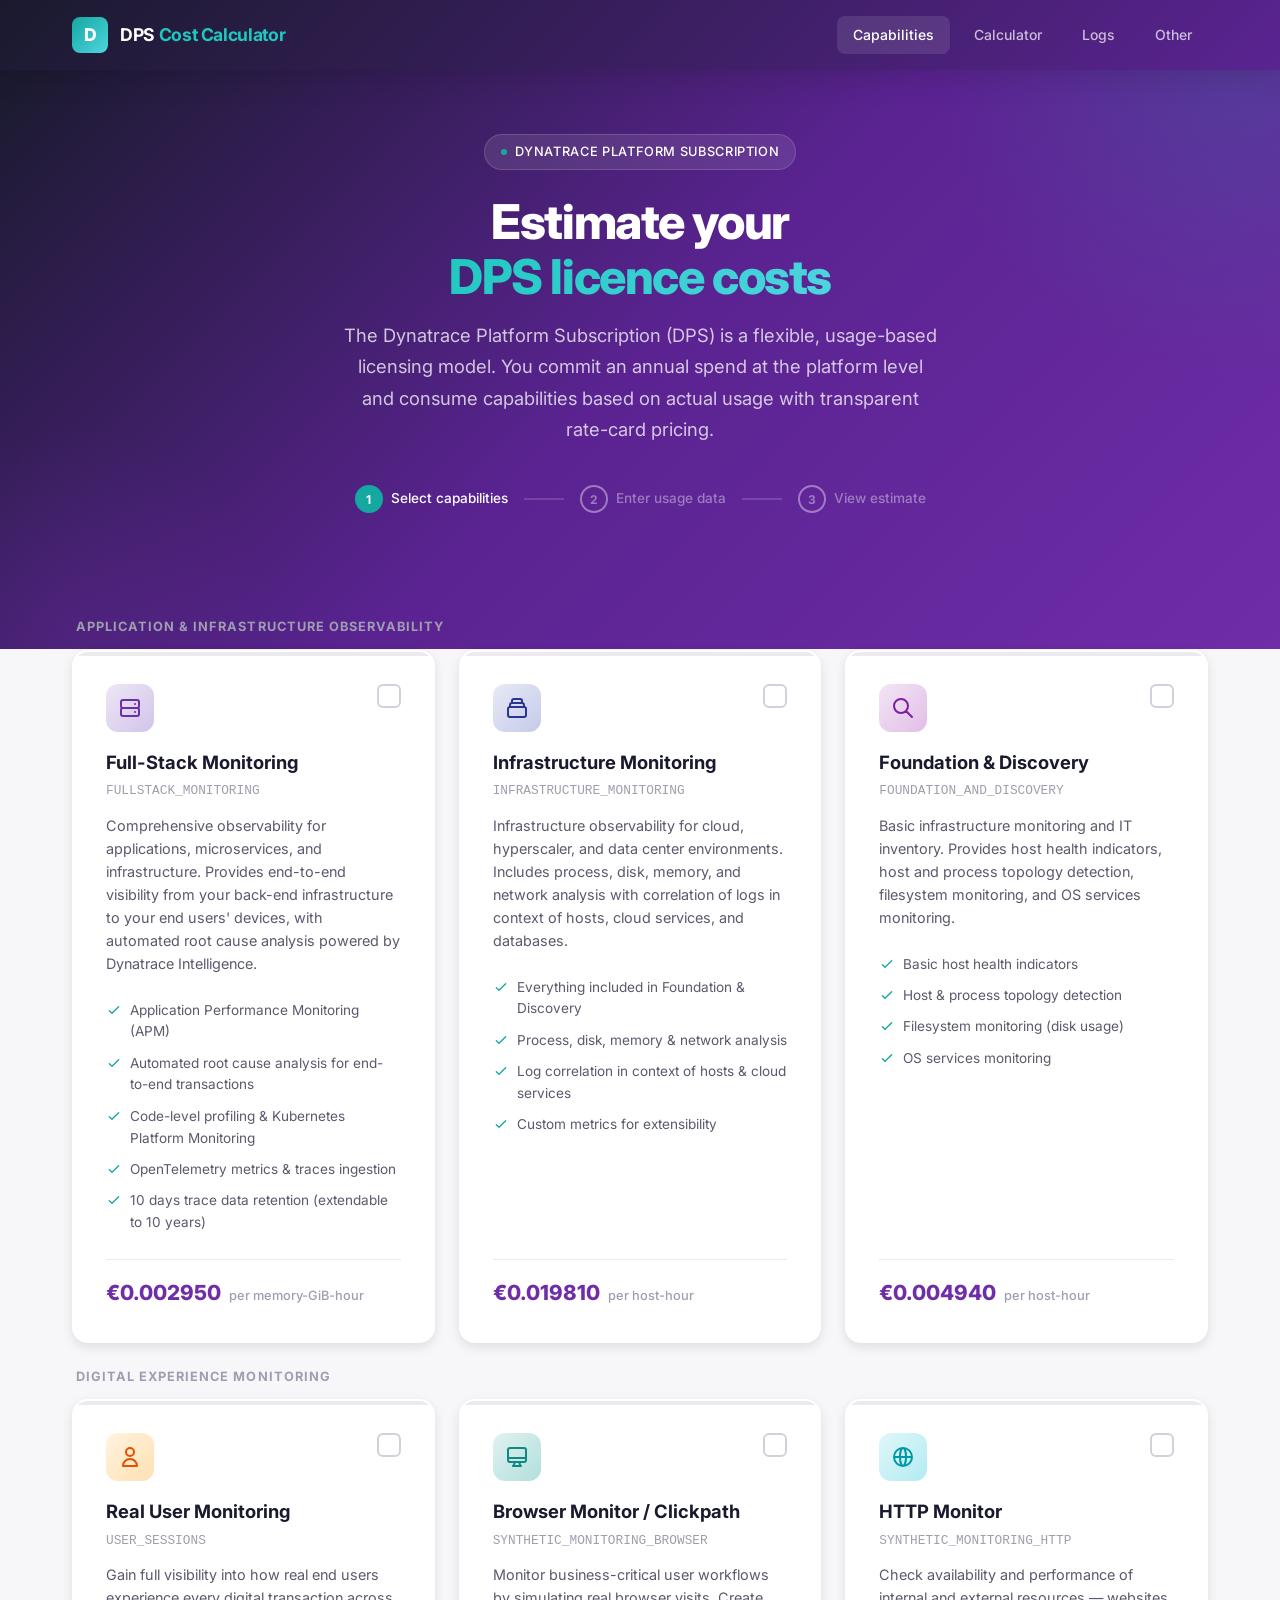
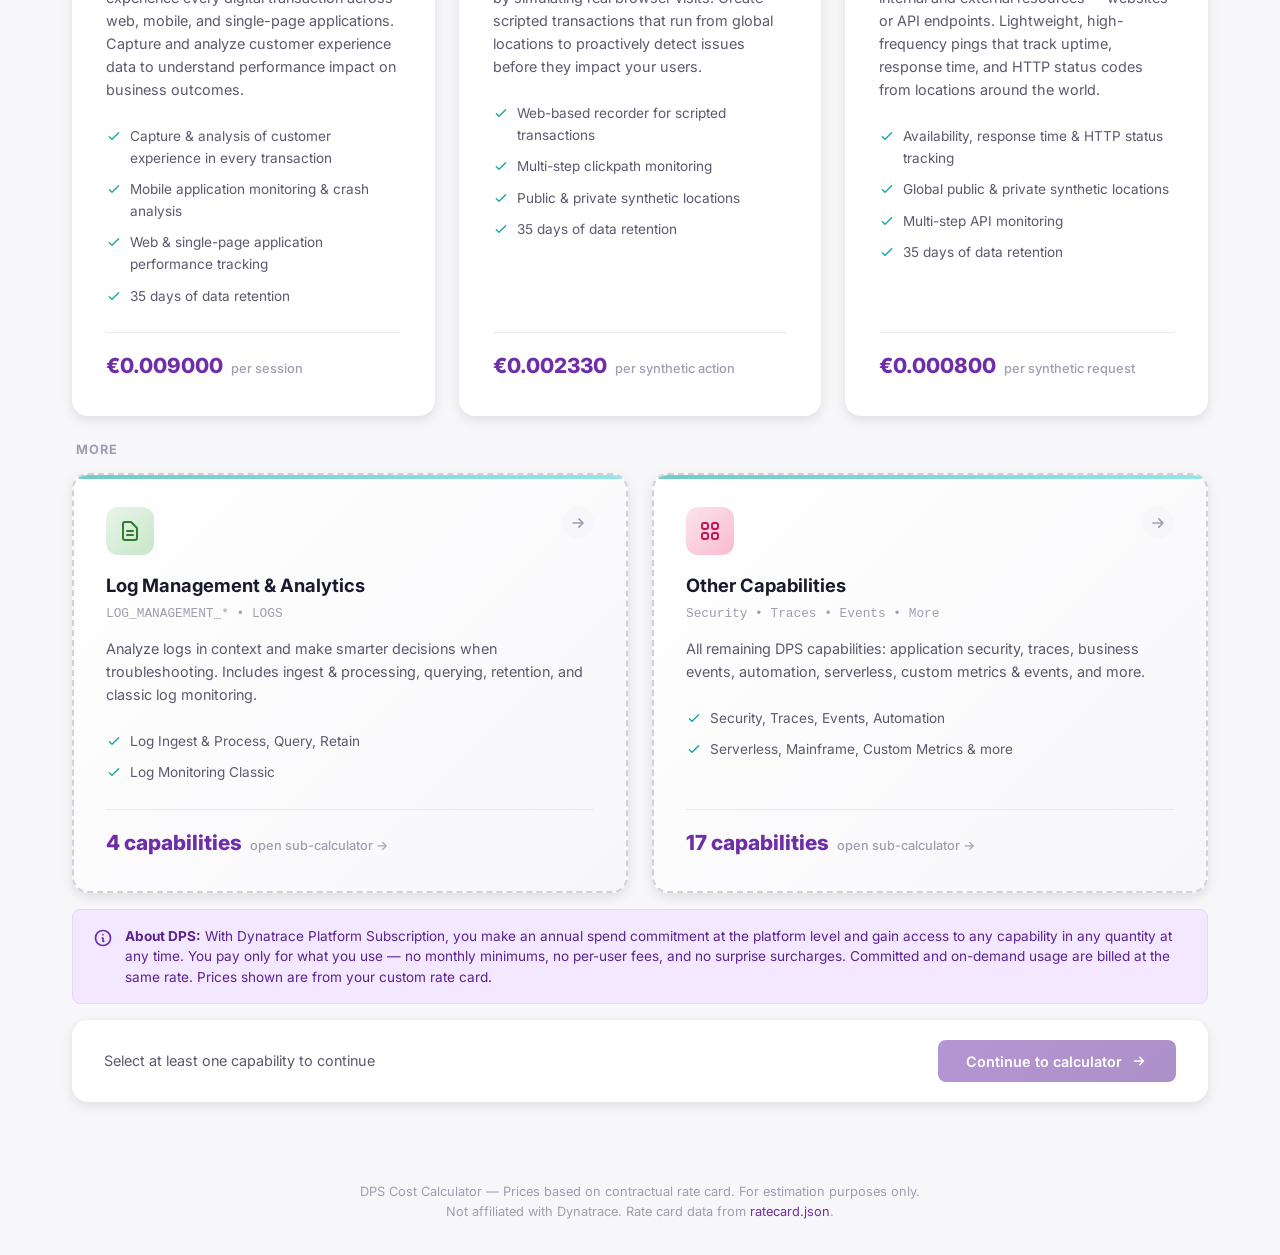
==== commit 20d23e31: "v0.2" ====
--- a/docs/index.html
+++ b/docs/index.html
@@ -450,6 +450,36 @@
   </footer>
 
   <script>
+    // ---- Load prices from ratecard.json ----
+    async function loadPrices() {
+      try {
+        const response = await fetch('ratecard.json');
+        const rateCardArray = await response.json();
+        
+        // Create a map of capability keys to prices and units
+        const priceMap = {};
+        rateCardArray.forEach(item => {
+          priceMap[item.key] = {
+            price: item.price,
+            name: item.name
+          };
+        });
+        
+        // Update card prices
+        const cards = document.querySelectorAll('[data-capability]');
+        cards.forEach(card => {
+          const capKey = card.dataset.capability;
+          if (priceMap[capKey]) {
+            const priceEl = card.querySelector('.card-price');
+            const priceUnit = card.querySelector('.card-price-unit');
+            if (priceEl) priceEl.textContent = '€' + parseFloat(priceMap[capKey].price).toFixed(6);
+          }
+        });
+      } catch (error) {
+        console.error('Failed to load prices:', error);
+      }
+    }
+
     // ---- State ----
     const selectedCapabilities = new Set(
       JSON.parse(sessionStorage.getItem('selectedCapabilities') || '[]')
@@ -457,6 +487,7 @@
 
     // ---- Init ----
     document.addEventListener('DOMContentLoaded', () => {
+      loadPrices();
       // Restore selections
       selectedCapabilities.forEach(cap => {
         const card = document.querySelector(`[data-capability="${cap}"]`);
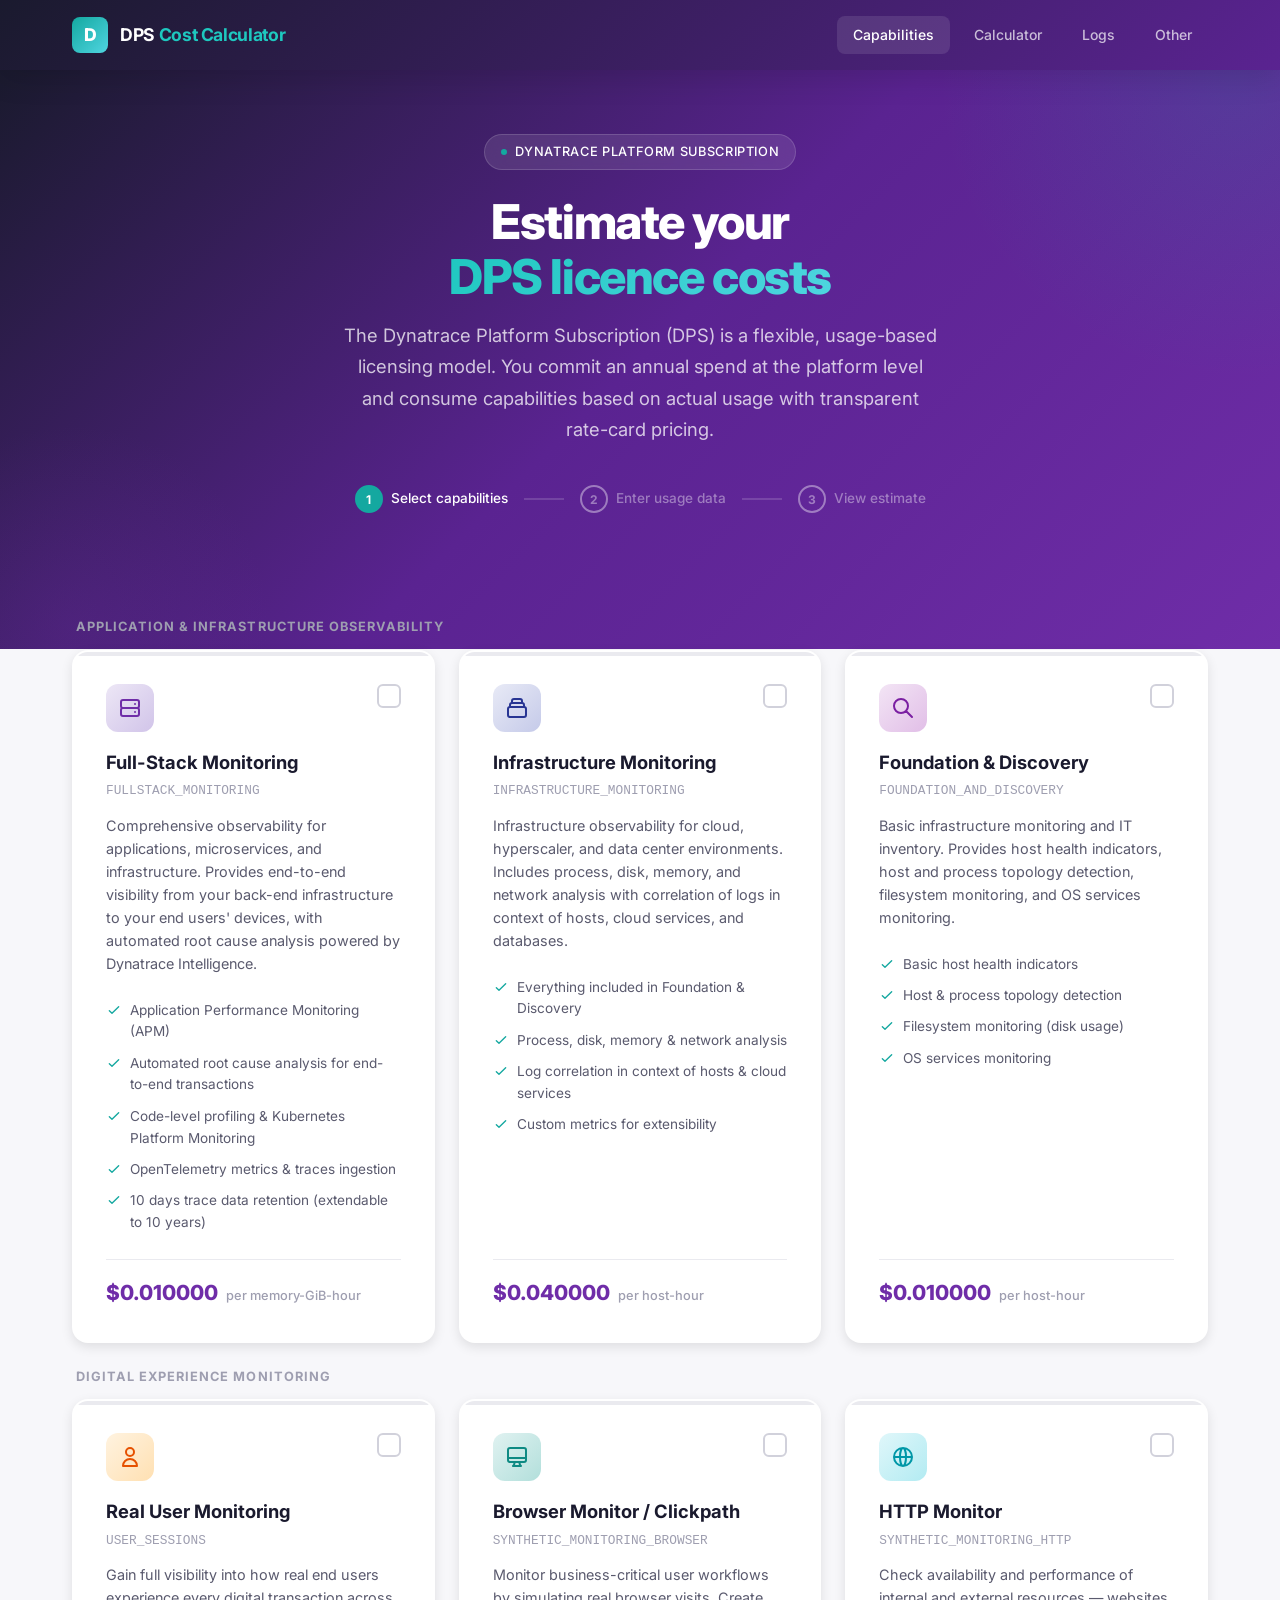
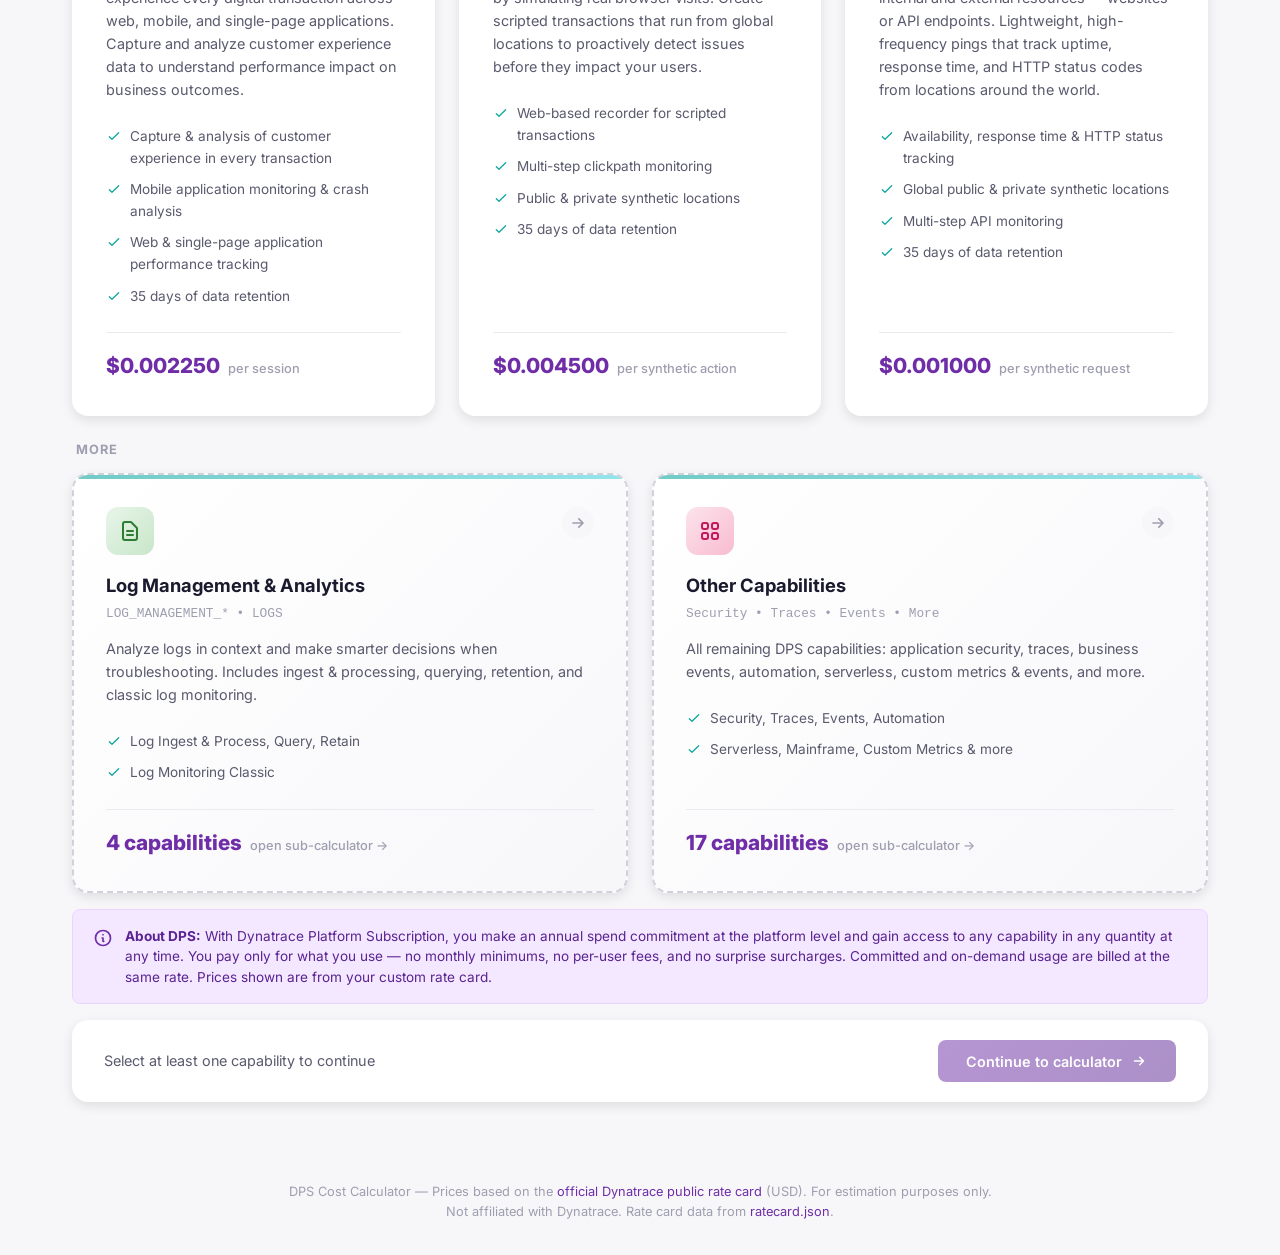
==== commit 09f83a3d: "Update pricing to reflect public list prices in USD and adjust documentation accordingly - Changed a" ====
--- a/docs/index.html
+++ b/docs/index.html
@@ -111,7 +111,7 @@
           </li>
         </ul>
         <div class="card-pricing">
-          <span class="card-price">€0.002350</span>
+          <span class="card-price">$0.01</span>
           <span class="card-price-unit">per memory-GiB-hour</span>
         </div>
       </div>
@@ -154,7 +154,7 @@
           </li>
         </ul>
         <div class="card-pricing">
-          <span class="card-price">€0.015810</span>
+          <span class="card-price">$0.04</span>
           <span class="card-price-unit">per host-hour</span>
         </div>
       </div>
@@ -197,7 +197,7 @@
           </li>
         </ul>
         <div class="card-pricing">
-          <span class="card-price">€0.004740</span>
+          <span class="card-price">$0.01</span>
           <span class="card-price-unit">per host-hour</span>
         </div>
       </div>
@@ -246,7 +246,7 @@
           </li>
         </ul>
         <div class="card-pricing">
-          <span class="card-price">€0.000920</span>
+          <span class="card-price">$0.00225</span>
           <span class="card-price-unit">per session</span>
         </div>
       </div>
@@ -289,7 +289,7 @@
           </li>
         </ul>
         <div class="card-pricing">
-          <span class="card-price">€0.001830</span>
+          <span class="card-price">$0.0045</span>
           <span class="card-price-unit">per synthetic action</span>
         </div>
       </div>
@@ -332,7 +332,7 @@
           </li>
         </ul>
         <div class="card-pricing">
-          <span class="card-price">€0.000410</span>
+          <span class="card-price">$0.001</span>
           <span class="card-price-unit">per synthetic request</span>
         </div>
       </div>
@@ -445,7 +445,7 @@
 
   <!-- Footer -->
   <footer class="footer">
-    <p>DPS Cost Calculator &mdash; Prices based on contractual rate card. For estimation purposes only.</p>
+    <p>DPS Cost Calculator &mdash; Prices based on the <a href="https://www.dynatrace.com/pricing/rate-card/" target="_blank">official Dynatrace public rate card</a> (USD). For estimation purposes only.</p>
     <p>Not affiliated with Dynatrace. Rate card data from <a href="ratecard.json">ratecard.json</a>.</p>
   </footer>
 
@@ -472,7 +472,7 @@
           if (priceMap[capKey]) {
             const priceEl = card.querySelector('.card-price');
             const priceUnit = card.querySelector('.card-price-unit');
-            if (priceEl) priceEl.textContent = '€' + parseFloat(priceMap[capKey].price).toFixed(6);
+            if (priceEl) priceEl.textContent = '$' + parseFloat(priceMap[capKey].price).toFixed(6);
           }
         });
       } catch (error) {
